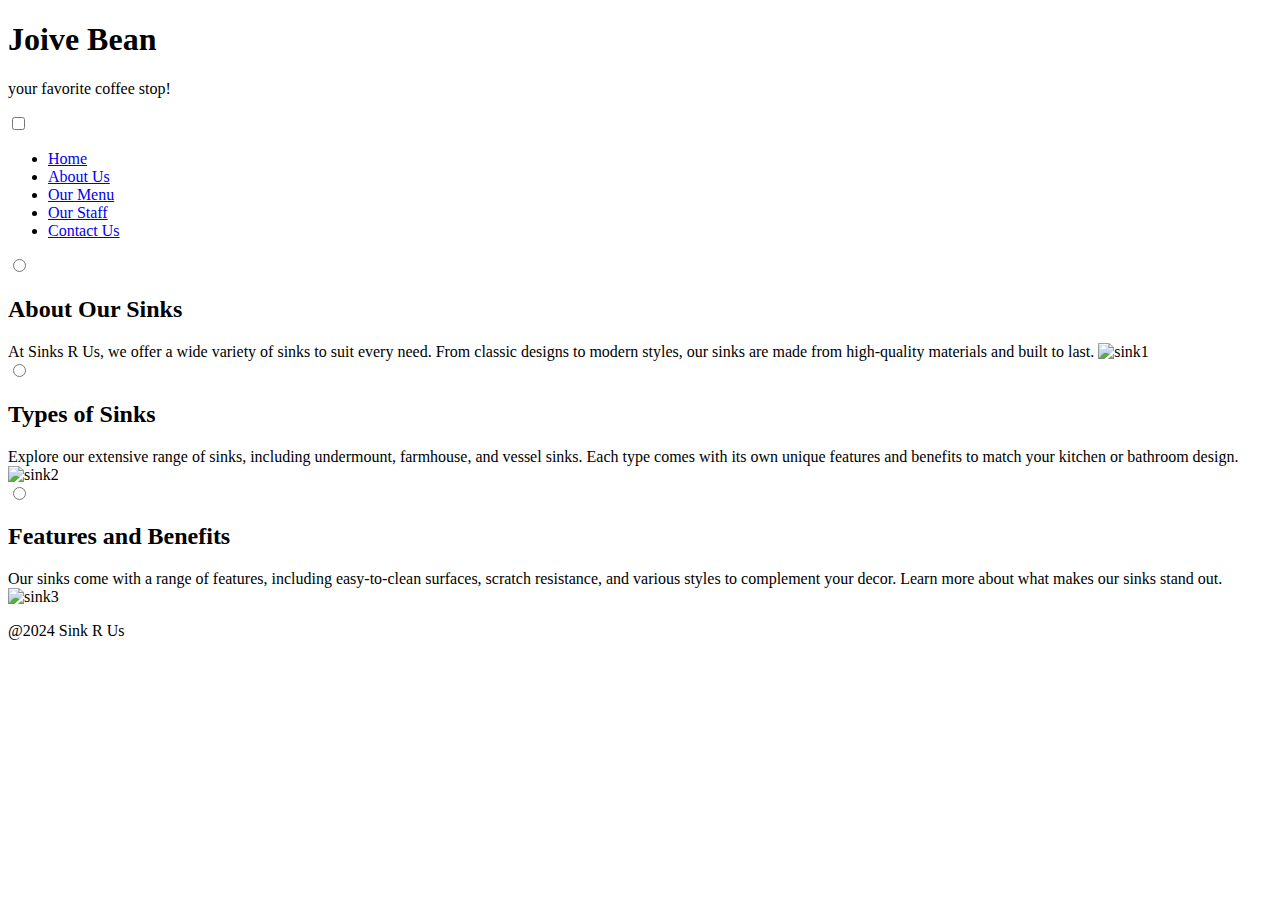
==== blp/index.html @ fe8f2cd4 "added file" ====
<!DOCTYPE html>
<html lang="en">
<head>
<meta charset="UTF-8">
<meta name="viewport" content="width=device-width, initial-scale=1.0">
<title>Jovie Bean</title>
<link rel="stylesheet" href="styles.css">

<div class="container">
<h1>Joive Bean</h1>
<p>your favorite coffee stop!</p>
</div>
</head>

<body>
<input type="checkbox" id="active">
<label for="active" class="menu-btn"><i class="fas fa-bars"></i></label>
<div class="wrapper">
<ul>
<li><a href="#">Home</a></li>
<li><a href="#about-us" onclick="openSection('article1')">About Us</a></li>
<li><a href="#types-of-sinks" onclick="openSection('article2')">Our Menu</a></li>
<li><a href="#features" onclick="openSection('article3')">Our Staff</a></li>
<li><a href="#">Contact Us</a></li>
</ul>
</div>

<div class="accordion">
<article id="about-us">
<input id="article1" type="radio" name="articles">
<label for="article1">
<h2>About Our Sinks</h2>
</label>
<div>
At Sinks R Us, we offer a wide variety of sinks to suit every need. From classic designs to modern styles, our sinks are made from high-quality materials and built to last.
<img src="sink1.jpg" alt="sink1">
</div>
</article>

<article id="types-of-sinks">
<input id="article2" type="radio" name="articles">
<label for="article2">
<h2>Types of Sinks</h2>
</label>
<div>
Explore our extensive range of sinks, including undermount, farmhouse, and vessel sinks. Each type comes with its own unique features and benefits to match your kitchen or bathroom design.
<img src="sink2.jpg" alt="sink2">
</div>
</article>

<article id="features">
<input id="article3" type="radio" name="articles">
<label for="article3">
<h2>Features and Benefits</h2>
</label>
<div>
Our sinks come with a range of features, including easy-to-clean surfaces, scratch resistance, and various styles to complement your decor. Learn more about what makes our sinks stand out.
<img src="sink3.jpeg" alt="sink3">
</div>
</article>
</div>
</body>

<footer>
<p>@2024 Sink R Us</p>
</footer>

<script>
function openSection(articleId) {
// Uncheck the menu to close it
document.getElementById('active').checked = false;
// Scroll to the article
document.getElementById(articleId).scrollIntoView({ behavior: 'smooth' });
// Activate the corresponding radio button to expand the content
document.getElementById(articleId).checked = true;
}
</script>

</body>
</html>
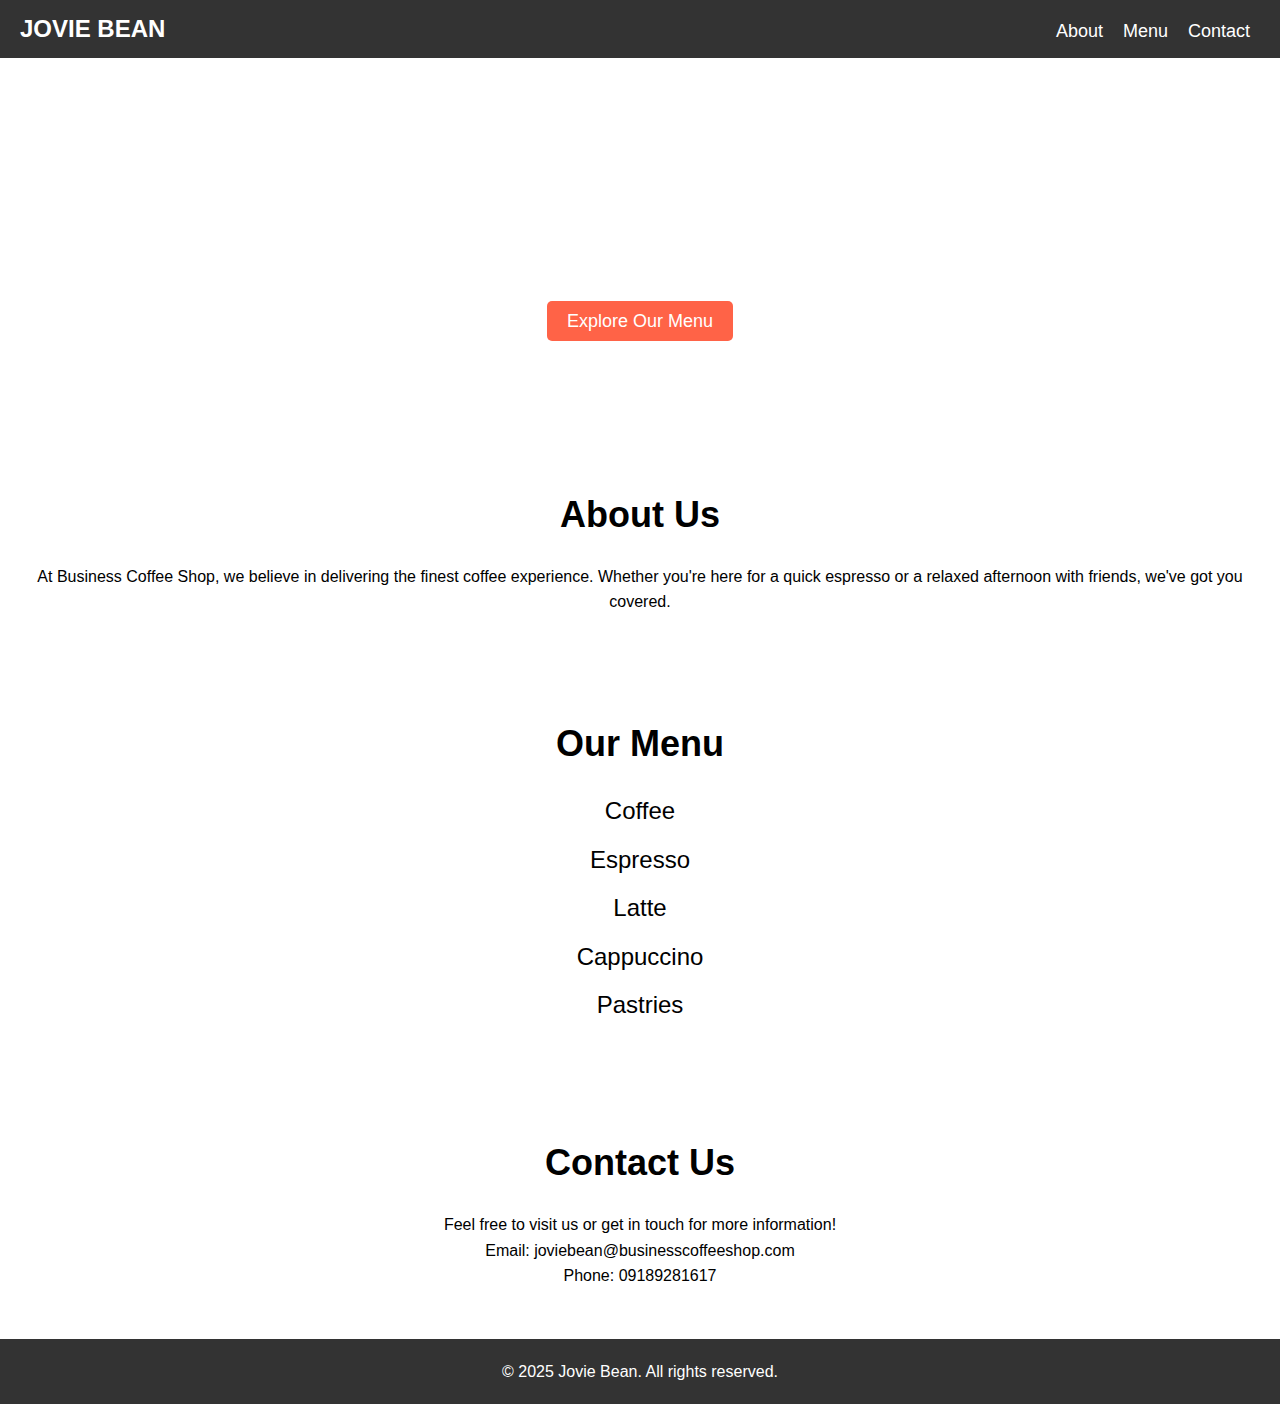
==== commit 8d5429eb: "added new file" ====
--- a/blp/index.html
+++ b/blp/index.html
@@ -1,80 +1,57 @@
 <!DOCTYPE html>
 <html lang="en">
 <head>
-<meta charset="UTF-8">
-<meta name="viewport" content="width=device-width, initial-scale=1.0">
-<title>Jovie Bean</title>
-<link rel="stylesheet" href="styles.css">
+    <meta charset="UTF-8">
+    <meta name="viewport" content="width=device-width, initial-scale=1.0">
+    <meta http-equiv="X-UA-Compatible" content="ie=edge">
+    <title>Jovie Bean</title>
+    <link rel="stylesheet" href="styles.css">
+</head>
+<body>
+    <header>
+        <nav>
+            <div class="logo">
+                <h1>JOVIE BEAN</h1>
+            </div>
+            <ul class="nav-links">
+                <li><a href="#about">About</a></li>
+                <li><a href="#menu">Menu</a></li>
+                <li><a href="#contact">Contact</a></li>
+            </ul>
+        </nav>
+    </header>
 
-<div class="container">
-<h1>Joive Bean</h1>
-<p>your favorite coffee stop!</p>
-</div>
-</head>
+    <section class="hero">
+        <h2>Welcome to Jovie Bean</h2>
+        <p>Your go-to spot for fresh coffee and a great atmosphere.</p>
+        <a href="#menu" class="cta-button">Explore Our Menu</a>
+    </section>
 
-<body>
-<input type="checkbox" id="active">
-<label for="active" class="menu-btn"><i class="fas fa-bars"></i></label>
-<div class="wrapper">
-<ul>
-<li><a href="#">Home</a></li>
-<li><a href="#about-us" onclick="openSection('article1')">About Us</a></li>
-<li><a href="#types-of-sinks" onclick="openSection('article2')">Our Menu</a></li>
-<li><a href="#features" onclick="openSection('article3')">Our Staff</a></li>
-<li><a href="#">Contact Us</a></li>
-</ul>
-</div>
+    <section id="about" class="about">
+        <h2>About Us</h2>
+        <p>At Business Coffee Shop, we believe in delivering the finest coffee experience. Whether you're here for a quick espresso or a relaxed afternoon with friends, we've got you covered.</p>
+    </section>
 
-<div class="accordion">
-<article id="about-us">
-<input id="article1" type="radio" name="articles">
-<label for="article1">
-<h2>About Our Sinks</h2>
-</label>
-<div>
-At Sinks R Us, we offer a wide variety of sinks to suit every need. From classic designs to modern styles, our sinks are made from high-quality materials and built to last.
-<img src="sink1.jpg" alt="sink1">
-</div>
-</article>
+    <section id="menu" class="menu">
+        <h2>Our Menu</h2>
+        <ul>
+            <li>Coffee</li>
+            <li>Espresso</li>
+            <li>Latte</li>
+            <li>Cappuccino</li>
+            <li>Pastries</li>
+        </ul>
+    </section>
 
-<article id="types-of-sinks">
-<input id="article2" type="radio" name="articles">
-<label for="article2">
-<h2>Types of Sinks</h2>
-</label>
-<div>
-Explore our extensive range of sinks, including undermount, farmhouse, and vessel sinks. Each type comes with its own unique features and benefits to match your kitchen or bathroom design.
-<img src="sink2.jpg" alt="sink2">
-</div>
-</article>
+    <section id="contact" class="contact">
+        <h2>Contact Us</h2>
+        <p>Feel free to visit us or get in touch for more information!</p>
+        <p>Email: joviebean@businesscoffeeshop.com</p>
+        <p>Phone: 09189281617</p>
+    </section>
 
-<article id="features">
-<input id="article3" type="radio" name="articles">
-<label for="article3">
-<h2>Features and Benefits</h2>
-</label>
-<div>
-Our sinks come with a range of features, including easy-to-clean surfaces, scratch resistance, and various styles to complement your decor. Learn more about what makes our sinks stand out.
-<img src="sink3.jpeg" alt="sink3">
-</div>
-</article>
-</div>
-</body>
-
-<footer>
-<p>@2024 Sink R Us</p>
-</footer>
-
-<script>
-function openSection(articleId) {
-// Uncheck the menu to close it
-document.getElementById('active').checked = false;
-// Scroll to the article
-document.getElementById(articleId).scrollIntoView({ behavior: 'smooth' });
-// Activate the corresponding radio button to expand the content
-document.getElementById(articleId).checked = true;
-}
-</script>
-
+    <footer>
+        <p>&copy; 2025 Jovie Bean. All rights reserved.</p>
+    </footer>
 </body>
 </html>
--- a/blp/styles.css
+++ b/blp/styles.css
@@ -0,0 +1,105 @@
+* {
+    margin: 0;
+    padding: 0;
+    box-sizing: border-box;
+}
+
+body {
+    font-family: Arial, sans-serif;
+    line-height: 1.6;
+}
+
+header {
+    background-color: #333;
+    color: #fff;
+    padding: 10px 0;
+}
+
+nav {
+    display: flex;
+    justify-content: space-between;
+    align-items: center;
+    padding: 0 20px;
+}
+
+nav .logo h1 {
+    font-size: 24px;
+}
+
+nav .nav-links {
+    list-style: none;
+    display: flex;
+}
+
+nav .nav-links li {
+    margin: 0 10px;
+}
+
+nav .nav-links li a {
+    color: #fff;
+    text-decoration: none;
+    font-size: 18px;
+}
+
+.hero {
+    background: url('blp\joviebean.avif') no-repeat center center/cover;
+    color: #fff;
+    text-align: center;
+    padding: 100px 20px;
+}
+
+.hero h2 {
+    font-size: 48px;
+}
+
+.hero p {
+    font-size: 20px;
+    margin: 20px 0;
+}
+
+.cta-button {
+    background-color: #FF6347;
+    color: #fff;
+    padding: 10px 20px;
+    text-decoration: none;
+    font-size: 18px;
+    border-radius: 5px;
+}
+
+.cta-button:hover {
+    background-color: #FF4500;
+}
+
+section {
+    padding: 50px 20px;
+    text-align: center;
+}
+
+h2 {
+    font-size: 36px;
+    margin-bottom: 20px;
+}
+
+ul {
+    list-style: none;
+    padding: 0;
+}
+
+ul li {
+    font-size: 24px;
+    margin: 10px 0;
+}
+
+footer {
+    background-color: #333;
+    color: #fff;
+    text-align: center;
+    padding: 20px 0;
+    position: relative;
+    bottom: 0;
+    width: 100%;
+}
+
+footer p {
+    font-size: 16px;
+}
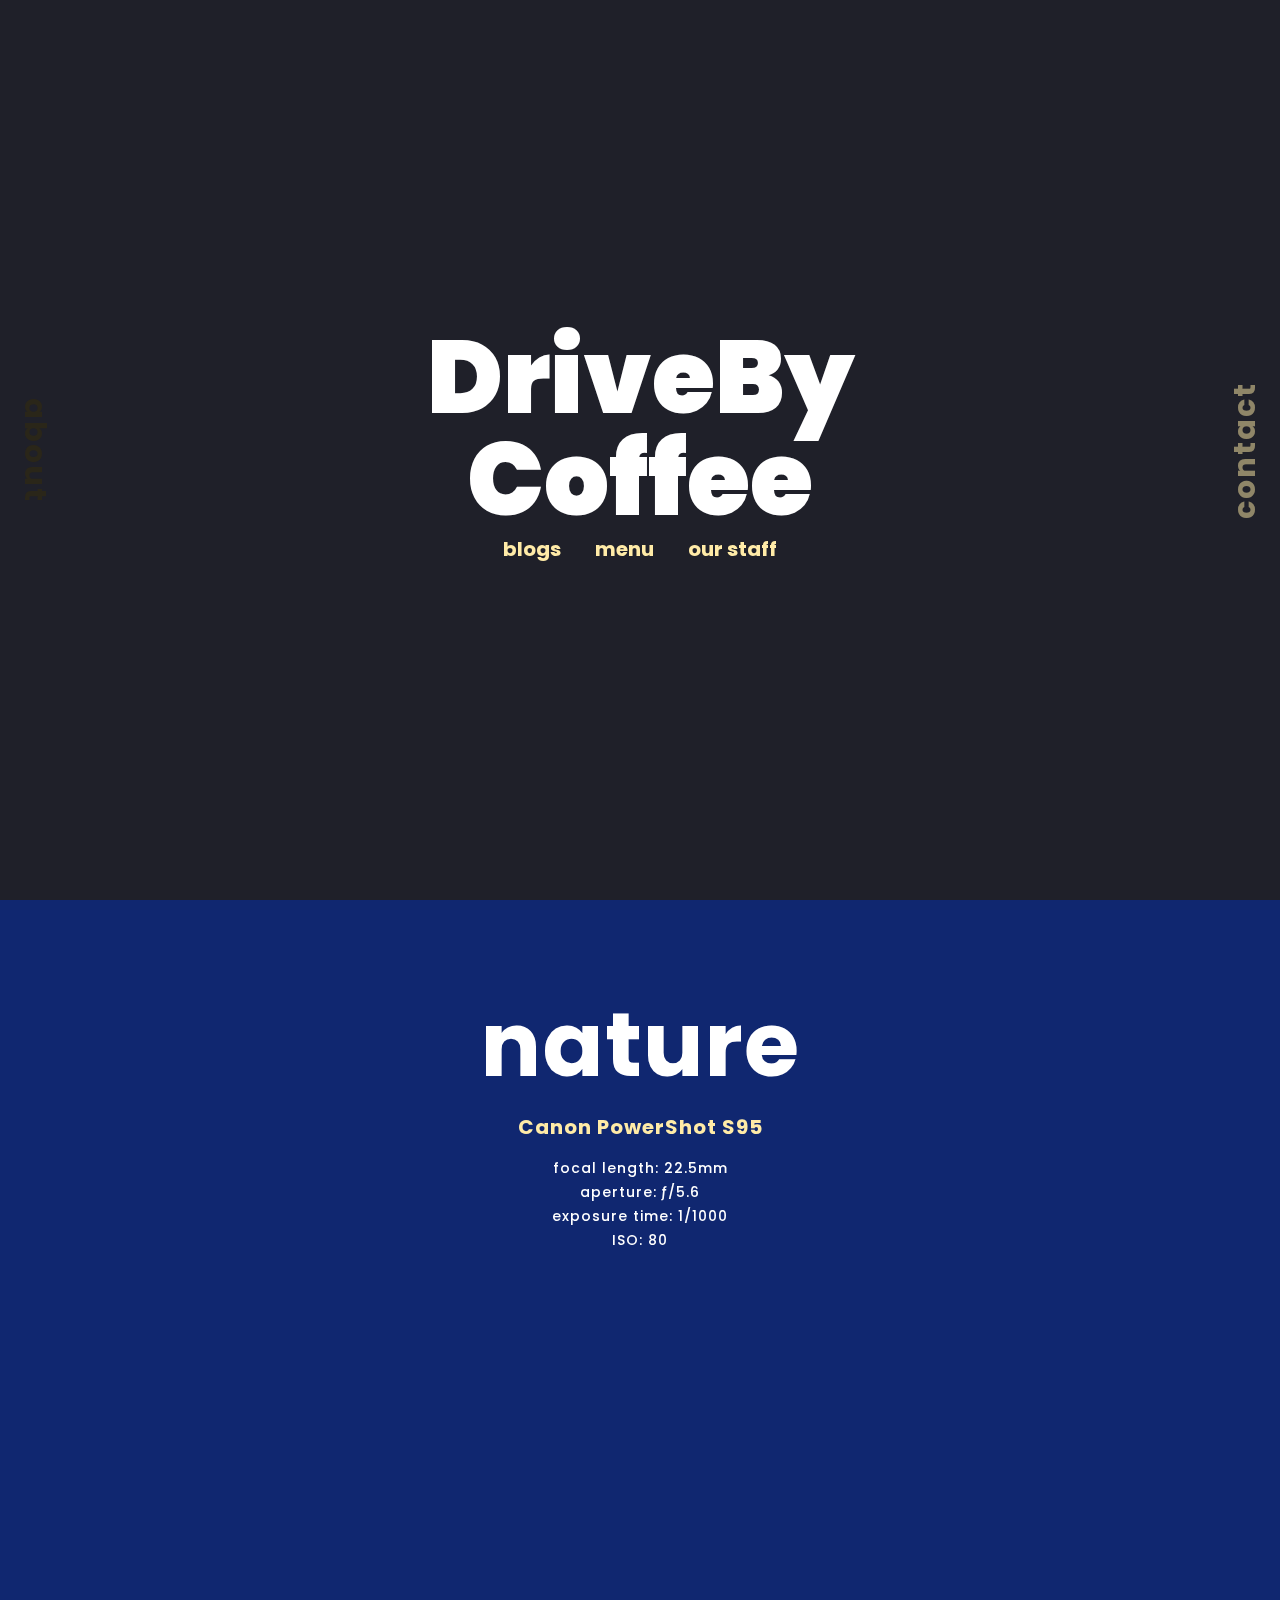
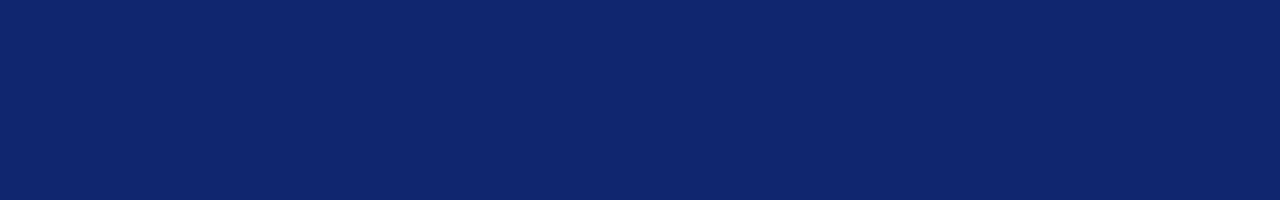
==== commit 03ddc2af: "updated files" ====
--- a/blp/index.html
+++ b/blp/index.html
@@ -1,57 +1,249 @@
 <!DOCTYPE html>
 <html lang="en">
-<head>
-    <meta charset="UTF-8">
-    <meta name="viewport" content="width=device-width, initial-scale=1.0">
-    <meta http-equiv="X-UA-Compatible" content="ie=edge">
-    <title>Jovie Bean</title>
-    <link rel="stylesheet" href="styles.css">
-</head>
-<body>
-    <header>
-        <nav>
-            <div class="logo">
-                <h1>JOVIE BEAN</h1>
-            </div>
-            <ul class="nav-links">
-                <li><a href="#about">About</a></li>
-                <li><a href="#menu">Menu</a></li>
-                <li><a href="#contact">Contact</a></li>
-            </ul>
-        </nav>
-    </header>
-
-    <section class="hero">
-        <h2>Welcome to Jovie Bean</h2>
-        <p>Your go-to spot for fresh coffee and a great atmosphere.</p>
-        <a href="#menu" class="cta-button">Explore Our Menu</a>
-    </section>
-
-    <section id="about" class="about">
-        <h2>About Us</h2>
-        <p>At Business Coffee Shop, we believe in delivering the finest coffee experience. Whether you're here for a quick espresso or a relaxed afternoon with friends, we've got you covered.</p>
-    </section>
-
-    <section id="menu" class="menu">
-        <h2>Our Menu</h2>
-        <ul>
-            <li>Coffee</li>
-            <li>Espresso</li>
-            <li>Latte</li>
-            <li>Cappuccino</li>
-            <li>Pastries</li>
-        </ul>
-    </section>
-
-    <section id="contact" class="contact">
-        <h2>Contact Us</h2>
-        <p>Feel free to visit us or get in touch for more information!</p>
-        <p>Email: joviebean@businesscoffeeshop.com</p>
-        <p>Phone: 09189281617</p>
-    </section>
-
-    <footer>
-        <p>&copy; 2025 Jovie Bean. All rights reserved.</p>
-    </footer>
-</body>
-</html>
+  <head>
+    <title>DriveBy Coffee</title>
+    <meta charset="UTF-8" />
+    <meta name="viewport" content="width=device-width" />
+    <link rel='stylesheet' href='https://cdnjs.cloudflare.com/ajax/libs/twitter-bootstrap/4.5.0/css/bootstrap.min.css'>
+    <link rel="stylesheet" href="styles.css" />
+  </head>
+  <body>
+    <div class="hero-section">
+      <div class="about-text hover-target">about</div>
+      <div class="contact-text hover-target">contact</div>
+      <div class="section-center">
+        <div class="container-fluid">
+          <div class="row justify-content-center">
+            <div class="col-12 text-center">
+              <h1>DriveBy<br>Coffee</h1>
+            </div>
+            <div class="col-12 text-center">
+              <p>
+                <span class="travel hover-target">blogs</span>
+                <span class="wildlife hover-target">menu</span>
+                <span class="nature hover-target">our staff</span>
+              </p>
+            </div>
+          </div>
+        </div>
+      </div>
+    </div>
+
+    <div class="about-section">
+      <div class="about-close hover-target"></div>
+      <div class="section-center">
+        <div class="container">
+          <div class="row justify-content-center">
+            <div class="col-12 text-center">
+              <img src="logo.png" alt="">
+            </div>
+            <div class="col-lg-8 text-center mt-3">
+              <p class="mb-1">At DriveBy Coffee, we believe great coffee should fit seamlessly into your busy lifestyle. Whether you're heading to work, running errands, or just craving a quick caffeine fix, our expertly crafted coffee is ready when you are. With premium beans, delicious handcrafted drinks, and a fast, friendly experience, we make every stop a satisfying one.
+                Swing by DriveBy Coffee – where speed meets quality in every cup! </p>
+            </div>
+            <div class="col-12 text-center">
+              <p class="mb-0"><span>Your Perfect Brew on the Go! | Open 8am-9pm</span></p>
+            </div>
+          </div>
+        </div>
+      </div>
+    </div>
+
+    <div class="contact-section">
+      <div class="contact-close hover-target"></div>
+      <div class="section-center">
+        <div class="container">
+          <div class="row justify-content-center">
+            <div class="col-12 text-center">
+              <a href="#" class="hover-target">drivebycoffee.com</a>
+            </div>
+            <div class="col-12 text-center social mt-4">
+              <a href="#" class="hover-target">instagram</a>
+              <a href="#" class="hover-target">tiktok</a>
+              <a href="#" class="hover-target">facebook</a>
+            </div>
+          </div>
+        </div>
+      </div>
+    </div>
+
+    <div class="travel-section">
+      <div class="travel-close hover-target"></div>
+      <div class="container">
+        <div class="row justify-content-center">
+          <div class="col-12 text-center">
+            <h3>blogs</h3>
+          </div>
+          <div class="col-12 mt-3 text-center">
+            <p><span>Welcome to the DriveBy Coffee Blog</span></p>
+          </div>
+          <div class="col-12 text-center">
+            <p>
+              Here, we serve up more than just great coffee—we bring you stories, tips, and insights to fuel your day.
+              From behind-the-scenes looks at our brewing process to coffee hacks and lifestyle inspiration, our blog
+              is your go-to spot for all things caffeine and convenience.
+            </p>
+          </div>
+          <div class="col-md-6 col-lg-4">
+            <img src="morning.jpg" alt="morning coffee">
+            <p>Good morning from the DriveBy Coffee staff! Don't forget to stop by!</p>
+          </div>
+          <div class="col-md-6 col-lg-4">
+            <img src="dog.jpg" alt="pet friendly cafe">
+            <p>We love to see our furry friends come to our cafe. Feel free to bring them with you!</p>
+          </div>
+          <div class="col-md-6 col-lg-4">
+            <img src="beans.jpg" alt="coffee beans">
+            <p>Come try our fresh coffee beans today!</p>
+          </div>
+          <div class="col-md-6 col-lg-4">
+            <img src="thanks.jpg" alt="welcome">
+            <p>Another satisfied customer! You're welcome!</p>
+          </div>
+          <div class="col-md-6 col-lg-4">
+            <img src="van.jpg" alt="van">
+            <p>Future plans?</p>
+          </div>
+          <div class="col-md-6 col-lg-4">
+            <img src="cat.jpg" alt="cat">
+            <p>Our cafe is definitely cat approved.</p>
+          </div>
+          <div class="col-md-6 col-lg-4">
+            <img src="barista.jpg" alt="coffee">
+            <p>New barista in town!</p>
+          </div>
+          <div class="col-md-6 col-lg-4">
+            <img src="iced.jpg" alt="iced coffee">
+            <p>Iced coffee now available.</p>
+          </div>
+          <div class="col-md-6 col-lg-4">
+            <img src="friends.jpg" alt="friends">
+            <p>Catch up with your friends with coffee!</p>
+          </div>
+          <div class="col-md-6 col-lg-4">
+            <img src="busy.jpg" alt="busy">
+            <p>Busy day - Please come again!</p>
+          </div>
+        </div>
+      </div>
+    </div>
+
+    <div class="menu-section">
+      <div class="menu-close hover-target"></div>
+      <div class="container">
+        <div class="row justify-content-center">
+          <div class="col-12 text-center">
+            <h3>menu</h3>
+          </div>
+          <div class="col-12 mt-3 text-center">
+            <p><span>Canon PowerShot S95</span></p>
+          </div>
+          <div class="col-12 text-center">
+            <p> From bold espresso shots and creamy lattes to refreshing iced drinks, we have the perfect brew for every mood. Pair your coffee with our selection of fresh pastries and tasty snacks for the ultimate grab-and-go experience.</p>
+          </div>
+          <div class="col-md-6 col-lg-4">
+            <img src="https://assets.codepen.io/1462889/photo-p.jpg" alt="">
+          </div>
+          <div class="col-md-6 col-lg-4">
+            <img src="https://assets.codepen.io/1462889/photo-p.jpg" alt="">
+          </div>
+          <div class="col-md-6 col-lg-4">
+            <img src="https://assets.codepen.io/1462889/photo-p.jpg" alt="">
+          </div>
+          <div class="col-md-6 col-lg-4">
+            <img src="https://assets.codepen.io/1462889/photo-p.jpg" alt="">
+          </div>
+          <div class="col-md-6 col-lg-4">
+            <img src="https://assets.codepen.io/1462889/photo-p.jpg" alt="">
+          </div>
+          <div class="col-md-6 col-lg-4">
+            <img src="https://assets.codepen.io/1462889/photo-p.jpg" alt="">
+          </div>
+          <div class="col-md-6 col-lg-4">
+            <img src="https://assets.codepen.io/1462889/photo-p.jpg" alt="">
+          </div>
+          <div class="col-md-6 col-lg-4">
+            <img src="https://assets.codepen.io/1462889/photo-p.jpg" alt="">
+          </div>
+          <div class="col-md-6 col-lg-4">
+            <img src="https://assets.codepen.io/1462889/photo-p.jpg" alt="">
+          </div>
+          <div class="col-md-6 col-lg-4">
+            <img src="https://assets.codepen.io/1462889/photo-p.jpg" alt="">
+          </div>
+          <div class="col-md-6 col-lg-4">
+            <img src="https://assets.codepen.io/1462889/photo-p.jpg" alt="">
+          </div>
+          <div class="col-md-6 col-lg-4">
+            <img src="https://assets.codepen.io/1462889/photo-p.jpg" alt="">
+          </div>
+        </div>
+      </div>
+    </div>
+
+    <div class="nature-section">
+      <div class="nature-close hover-target"></div>
+      <div class="container">
+        <div class="row justify-content-center">
+          <div class="col-12 text-center">
+            <h3>nature</h3>
+          </div>
+          <div class="col-12 mt-3 text-center">
+            <p><span>Canon PowerShot S95</span></p>
+          </div>
+          <div class="col-12 text-center">
+            <p>
+              focal length: 22.5mm<br>
+              aperture: ƒ/5.6<br>
+              exposure time: 1/1000<br>
+              ISO: 80
+            </p>
+          </div>
+          <div class="col-md-6 col-lg-4">
+            <img src="https://assets.codepen.io/1462889/photo-p.jpg" alt="">
+          </div>
+          <div class="col-md-6 col-lg-4">
+            <img src="https://assets.codepen.io/1462889/photo-p.jpg" alt="">
+          </div>
+          <div class="col-md-6 col-lg-4">
+            <img src="https://assets.codepen.io/1462889/photo-p.jpg" alt="">
+          </div>
+          <div class="col-md-6 col-lg-4">
+            <img src="https://assets.codepen.io/1462889/photo-p.jpg" alt="">
+          </div>
+          <div class="col-md-6 col-lg-4">
+            <img src="https://assets.codepen.io/1462889/photo-p.jpg" alt="">
+          </div>
+          <div class="col-md-6 col-lg-4">
+            <img src="https://assets.codepen.io/1462889/photo-p.jpg" alt="">
+          </div>
+          <div class="col-md-6 col-lg-4">
+            <img src="https://assets.codepen.io/1462889/photo-p.jpg" alt="">
+          </div>
+          <div class="col-md-6 col-lg-4">
+            <img src="https://assets.codepen.io/1462889/photo-p.jpg" alt="">
+          </div>
+          <div class="col-md-6 col-lg-4">
+            <img src="https://assets.codepen.io/1462889/photo-p.jpg" alt="">
+          </div>
+          <div class="col-md-6 col-lg-4">
+            <img src="https://assets.codepen.io/1462889/photo-p.jpg" alt="">
+          </div>
+          <div class="col-md-6 col-lg-4">
+            <img src="https://assets.codepen.io/1462889/photo-p.jpg" alt="">
+          </div>
+          <div class="col-md-6 col-lg-4">
+            <img src="https://assets.codepen.io/1462889/photo-p.jpg" alt="">
+          </div>
+        </div>
+      </div>
+    </div>
+
+    <div class='cursor' id="cursor"></div>
+    <div class='cursor2' id="cursor2"></div>
+    <div class='cursor3' id="cursor3"></div>
+
+    <script src='https://cdnjs.cloudflare.com/ajax/libs/jquery/3.3.1/jquery.min.js'></script>
+    <script src="script.js"></script>
+  </body>
+</html>--- a/blp/styles.css
+++ b/blp/styles.css
@@ -1,105 +1,477 @@
-* {
-    margin: 0;
-    padding: 0;
-    box-sizing: border-box;
-}
-
-body {
-    font-family: Arial, sans-serif;
-    line-height: 1.6;
-}
-
-header {
-    background-color: #333;
-    color: #fff;
-    padding: 10px 0;
-}
-
-nav {
-    display: flex;
-    justify-content: space-between;
-    align-items: center;
-    padding: 0 20px;
-}
-
-nav .logo h1 {
-    font-size: 24px;
-}
-
-nav .nav-links {
-    list-style: none;
-    display: flex;
-}
-
-nav .nav-links li {
-    margin: 0 10px;
-}
-
-nav .nav-links li a {
-    color: #fff;
-    text-decoration: none;
-    font-size: 18px;
-}
-
-.hero {
-    background: url('blp\joviebean.avif') no-repeat center center/cover;
-    color: #fff;
-    text-align: center;
-    padding: 100px 20px;
-}
-
-.hero h2 {
-    font-size: 48px;
-}
-
-.hero p {
-    font-size: 20px;
-    margin: 20px 0;
-}
-
-.cta-button {
-    background-color: #FF6347;
-    color: #fff;
-    padding: 10px 20px;
-    text-decoration: none;
-    font-size: 18px;
-    border-radius: 5px;
-}
-
-.cta-button:hover {
-    background-color: #FF4500;
-}
-
-section {
-    padding: 50px 20px;
-    text-align: center;
-}
-
-h2 {
-    font-size: 36px;
-    margin-bottom: 20px;
-}
-
-ul {
-    list-style: none;
-    padding: 0;
-}
-
-ul li {
-    font-size: 24px;
-    margin: 10px 0;
-}
-
-footer {
-    background-color: #333;
-    color: #fff;
-    text-align: center;
-    padding: 20px 0;
-    position: relative;
-    bottom: 0;
-    width: 100%;
-}
-
-footer p {
-    font-size: 16px;
-}
+@import url('https://fonts.googleapis.com/css?family=Poppins:100,100i,200,200i,300,300i,400,400i,500,500i,600,600i,700,700i,800,800i,900,900i');
+
+ body{
+   font-family: 'Poppins', sans-serif;
+   font-weight: 300;
+   font-size: 15px;
+   line-height: 1.6;
+   color: #fff;
+   background-color: #1f2029;
+   overflow: hidden;
+   height: 100vh;
+   -webkit-transition: all 300ms linear;
+   transition: all 300ms linear;
+   perspective: 800px;
+ }
+ a {
+   cursor: pointer;
+ }
+ a:hover {
+   text-decoration: none;
+ }
+ ::selection {
+   color: #c4c3ca;
+   background-color: #000;
+ }
+ ::-moz-selection {
+   color: #c4c3ca;
+   background-color: #000;
+ }
+
+ /* #Cursor
+ ================================================== */
+
+ .cursor,
+ .cursor2,
+ .cursor3{
+   position: fixed;
+   border-radius: 50%;
+   transform: translateX(-50%) translateY(-50%);
+   pointer-events: none;
+   left: -100px;
+   top: 50%;
+   mix-blend-mode: difference;
+   -webkit-transition: all 300ms linear;
+   transition: all 300ms linear;
+ }
+ .cursor{
+   background-color: #fff;
+   height: 0;
+   width: 0;
+   z-index: 99999;
+ }
+ .cursor2,.cursor3{
+   height: 36px;
+   width: 36px;
+   z-index:99998;
+   -webkit-transition:all 0.3s ease-out;
+   transition:all 0.3s ease-out
+ }
+ .cursor2.hover,
+ .cursor3.hover{
+   -webkit-transform:scale(2) translateX(-25%) translateY(-25%);
+   transform:scale(2) translateX(-25%) translateY(-25%);
+   border:none
+ }
+ .cursor2{
+   border: 2px solid #fff;
+ }
+ .cursor2.hover{
+   background: rgba(255,255,255,1);
+   border-color: transparent;
+ }
+
+ @media screen and (max-width: 1200px){
+   .cursor,.cursor2,.cursor3{
+     display: none
+   }
+ }
+
+ /* #Primary style
+ ================================================== */
+
+ .hero-section {
+     position: relative;
+   width: 100%;
+   display: block;
+   overflow: hidden;
+   height: 100vh;
+   background-image: url('dbcoffee.jpg');
+   background-size: cover;
+   background-position: center;
+   transform: scale(1) rotateX(0);
+   box-shadow: 0 0 40px rgba(0,0,0,0.2);
+   -webkit-transition: all 300ms linear;
+   transition: all 300ms linear;
+   -webkit-transition-delay: 400ms;
+   transition-delay: 400ms;
+   transform-origin: center top;
+ }
+ .hero-section h1{
+     color: #fff;
+   font-size: 8vw;
+   line-height: 1;
+   font-weight: 900;
+ }
+ .hero-section .dancing{
+   letter-spacing: 1px;
+   color: #ffeba7;
+   font-size: 25px;
+   line-height: 1;
+   font-weight: 700;
+   letter-spacing: 3px;
+   text-transform: uppercase;
+   transform: translateY(-175px) rotate(-45deg);
+   z-index: 2;
+ }
+ .hero-section .dancing span{
+   padding: 8px 15px;
+   padding-right: 10px;
+   display: inline-block;
+   border-radius: 5px;
+   background-color: #cea074;
+ }
+ @media screen and (max-width: 580px){
+   .hero-section .dancing{
+     font-size: 18px;
+   }
+ }
+ .hero-section p{
+   font-size: 20px;
+   line-height: 1;
+   font-weight: 700;
+   color: #ffeba7;
+ }
+ .hero-section p span{
+   margin-left: 15px;
+   margin-right: 15px;
+   position: relative;
+   display: inline-block;
+   cursor: pointer;
+ }
+
+ body.about-on .hero-section {
+   transform: scale(0.75);
+   -webkit-transition-delay: 0ms;
+   transition-delay: 0ms;
+ }
+ body.contact-on .hero-section {
+   transform: scale(0.75);
+   -webkit-transition-delay: 0ms;
+   transition-delay: 0ms;
+ }
+ body.travel-on .hero-section {
+   transform: rotateX(-10deg);
+   -webkit-transition-delay: 0ms;
+   transition-delay: 0ms;
+ }
+ body.wildlife-on .hero-section {
+   transform: rotateX(-10deg);
+   -webkit-transition-delay: 0ms;
+   transition-delay: 0ms;
+ }
+ body.nature-on .hero-section {
+   transform: rotateX(-10deg);
+   -webkit-transition-delay: 0ms;
+   transition-delay: 0ms;
+ }
+ .about-text {
+     position: absolute;
+   font-size: 30px;
+   line-height: 1;
+   opacity: 0.5;
+   font-weight: 700;
+   color: #362c0a;
+   letter-spacing: 2px;
+   top: 50%;
+   left: 20px;
+   cursor: pointer;
+   z-index: 2;
+   -webkit-writing-mode: vertical-lr;
+   writing-mode: vertical-lr;
+   transform: translateY(-50%);
+   -webkit-transition: all 200ms linear;
+   transition: all 200ms linear;
+ }
+ .about-text:hover {
+   opacity: 1;
+ }
+ .about-section {
+     position: fixed;
+   top: 0;
+   left: 0;
+   width: 100%;
+   display: block;
+   overflow: hidden;
+   height: 100vh;
+   background-color: #e4e4e4;
+   transform: translateX(-100%);
+   -webkit-transition: all 300ms linear;
+   transition: all 300ms linear;
+   z-index: 10;
+ }
+ body.about-on .about-section {
+   transform: translateX(0);
+   -webkit-transition-delay: 400ms;
+   transition-delay: 400ms;
+ }
+ .about-close {
+     position: absolute;
+   top: 20px;
+   right: 20px;
+   width: 30px;
+   display: block;
+   overflow: hidden;
+   height: 30px;
+   -webkit-transition: all 200ms linear;
+   transition: all 200ms linear;
+   background-repeat: no-repeat;
+   background-position: center;
+   background-size: 36px 36px;
+   background-image: url('http://www.ivang-design.com/svg-load/portfolio/close.svg');
+   cursor: pointer;
+   z-index: 11;
+ }
+ .about-close:hover {
+     transform: rotate(90deg);
+ }
+ .section-center {
+     position: absolute;
+   width: 100%;
+   left: 0;
+   top: 50%;
+   transform: translateY(-50%);
+   z-index: 1;
+ }
+ .about-section img {
+    width: 300px;
+   height: 300px;
+   border-radius: 50%;
+   display: block;
+   margin: 0 auto;
+ }
+ .about-section p {
+   letter-spacing: 1px;
+   color: #1b0b0b;
+   font-size: 20px;
+   font-weight: 500;
+ }
+ .about-section p span {
+   letter-spacing: 1px;
+   color: #251905;
+   font-size: 20px;
+   font-weight: 700;
+ }
+
+ .contact-text {
+     position: absolute;
+   font-size: 30px;
+   line-height: 1;
+   opacity: 0.5;
+   font-weight: 700;
+   color: #ffeba7;
+   letter-spacing: 2px;
+   top: 50%;
+   right: 20px;
+   cursor: pointer;
+   z-index: 2;
+   -webkit-writing-mode: vertical-lr;
+   writing-mode: vertical-lr;
+   transform: translateY(-50%) rotate(180deg);
+   -webkit-transition: all 200ms linear;
+   transition: all 200ms linear;
+ }
+ .contact-text:hover {
+   opacity: 1;
+ }
+ .contact-section {
+     position: fixed;
+   top: 0;
+   left: 0;
+   width: 100%;
+   display: block;
+   overflow: hidden;
+   height: 100vh;
+   background-color: #e4e4e4;
+   transform: translateX(100%);
+   -webkit-transition: all 300ms linear;
+   transition: all 300ms linear;
+   z-index: 10;
+ }
+ body.contact-on .contact-section {
+   transform: translateX(0);
+   -webkit-transition-delay: 400ms;
+   transition-delay: 400ms;
+ }
+ .contact-close {
+     position: absolute;
+   top: 20px;
+   right: 20px;
+   width: 30px;
+   display: block;
+   overflow: hidden;
+   height: 30px;
+   -webkit-transition: all 200ms linear;
+   transition: all 200ms linear;
+   background-repeat: no-repeat;
+   background-position: center;
+   background-size: 36px 36px;
+   background-image: url('http://www.ivang-design.com/svg-load/portfolio/close.svg');
+   cursor: pointer;
+   z-index: 11;
+ }
+ .contact-close:hover {
+     transform: rotate(90deg);
+ }
+ .contact-section a{
+     margin: 0 auto;
+   font-size: 32px;
+   font-weight: 900;
+   letter-spacing: 1px;
+   color: #1b0b0b;
+   display: inline-block;
+ }
+ .contact-section .social a{
+     margin-left: 8px;
+   margin-right: 8px;
+   font-size: 15px;
+   font-weight: 700;
+   letter-spacing: 1px;
+   color: #251905;
+ }
+ @media screen and (max-width: 580px){
+   .contact-section a{
+     font-size: 17px;
+   }
+   .contact-section .social a{
+     margin-left: 3px;
+     margin-right: 3px;
+     font-size: 13px;
+     letter-spacing: 0;
+   }
+ }
+
+ .travel-section,
+ .menu-section,
+ .nature-section {
+     position: fixed;
+   top: 100%;
+   left: 0;
+   padding: 100px 0;
+   width: 100%;
+   height: 100vh;
+   display: block;
+   overflow-x: hidden;
+   overflow-y: auto;
+   background-color: #102770;
+   -webkit-transition: all 300ms linear;
+   transition: all 300ms linear;
+   z-index: 10;
+ }
+ .travel-close,
+ .menu-close,
+ .nature-close {
+     position: absolute;
+   top: 20px;
+   right: 20px;
+   width: 30px;
+   display: block;
+   overflow: hidden;
+   height: 30px;
+   -webkit-transition: all 200ms linear;
+   transition: all 200ms linear;
+   background-repeat: no-repeat;
+   background-position: center;
+   background-size: 36px 36px;
+   background-image: url('http://www.ivang-design.com/svg-load/portfolio/close.svg');
+   cursor: pointer;
+   z-index: 11;
+ }
+ .travel-close:hover,
+ .menu-close:hover,
+ .nature-close:hover {
+     transform: rotate(90deg);
+ }
+ body.travel-on .travel-section {
+   top: 0;
+   -webkit-transition-delay: 400ms;
+   transition-delay: 400ms;
+ }
+ body.menu-on .menu-section {
+   top: 0;
+   -webkit-transition-delay: 400ms;
+   transition-delay: 400ms;
+ }
+ body.nature-on .nature-section {
+   top: 0;
+   -webkit-transition-delay: 400ms;
+   transition-delay: 400ms;
+ }
+ .travel-section img,
+ .menu-section img,
+ .nature-section img {
+   margin-top: 30px;
+     width: 100%;
+   height: auto;
+   display: block;
+   border-radius: 4px;
+   box-shadow: 0 0 20px rgba(0,0,0,0.4);
+ }
+ .travel-section h3,
+ .menu-section h3,
+ .nature-section h3 {
+   font-size: 7vw;
+   line-height: 1;
+   font-weight: 700;
+   letter-spacing: 1px;
+   color: #fff;
+ }
+ .travel-section p,
+ .menu-section p,
+ .nature-section p {
+   font-size: 14px;
+   line-height: 1.7;
+   letter-spacing: 1px;
+   font-weight: 500;
+ }
+ .travel-section p span,
+ .menu-section p span,
+ .nature-section p span {
+   font-size: 20px;
+   line-height: 1.3;
+   font-weight: 700;
+   color: #ffeba7;
+ }
+ /* #Link to page
+ ================================================== */
+
+ .logo {
+   position: fixed;
+   bottom: 30px;
+   right: 30px;
+   display: block;
+   z-index: 200000;
+   transition: all 250ms linear;
+ }
+ .logo img {
+   height: 26px;
+   width: auto;
+   display: block;
+   mix-blend-mode: difference;
+ }
+
+
+ @media (max-width: 1200px) {
+   .hero-section .dancing{
+     font-size: 15px;
+     transform: translateY(-80px) rotate(-45deg);
+   }
+ }
+
+ @media (max-width: 967px) {
+   .hero-section h1{
+     font-size: 11vw;
+   }
+   .hero-section p{
+     font-size: 18px;
+   }
+   .hero-section p span{
+     margin-left: 10px;
+     margin-right: 10px;
+   }
+   .travel-section h3,
+   .menu-section h3,
+   .nature-section h3 {
+     font-size: 13vw;
+   }
+ }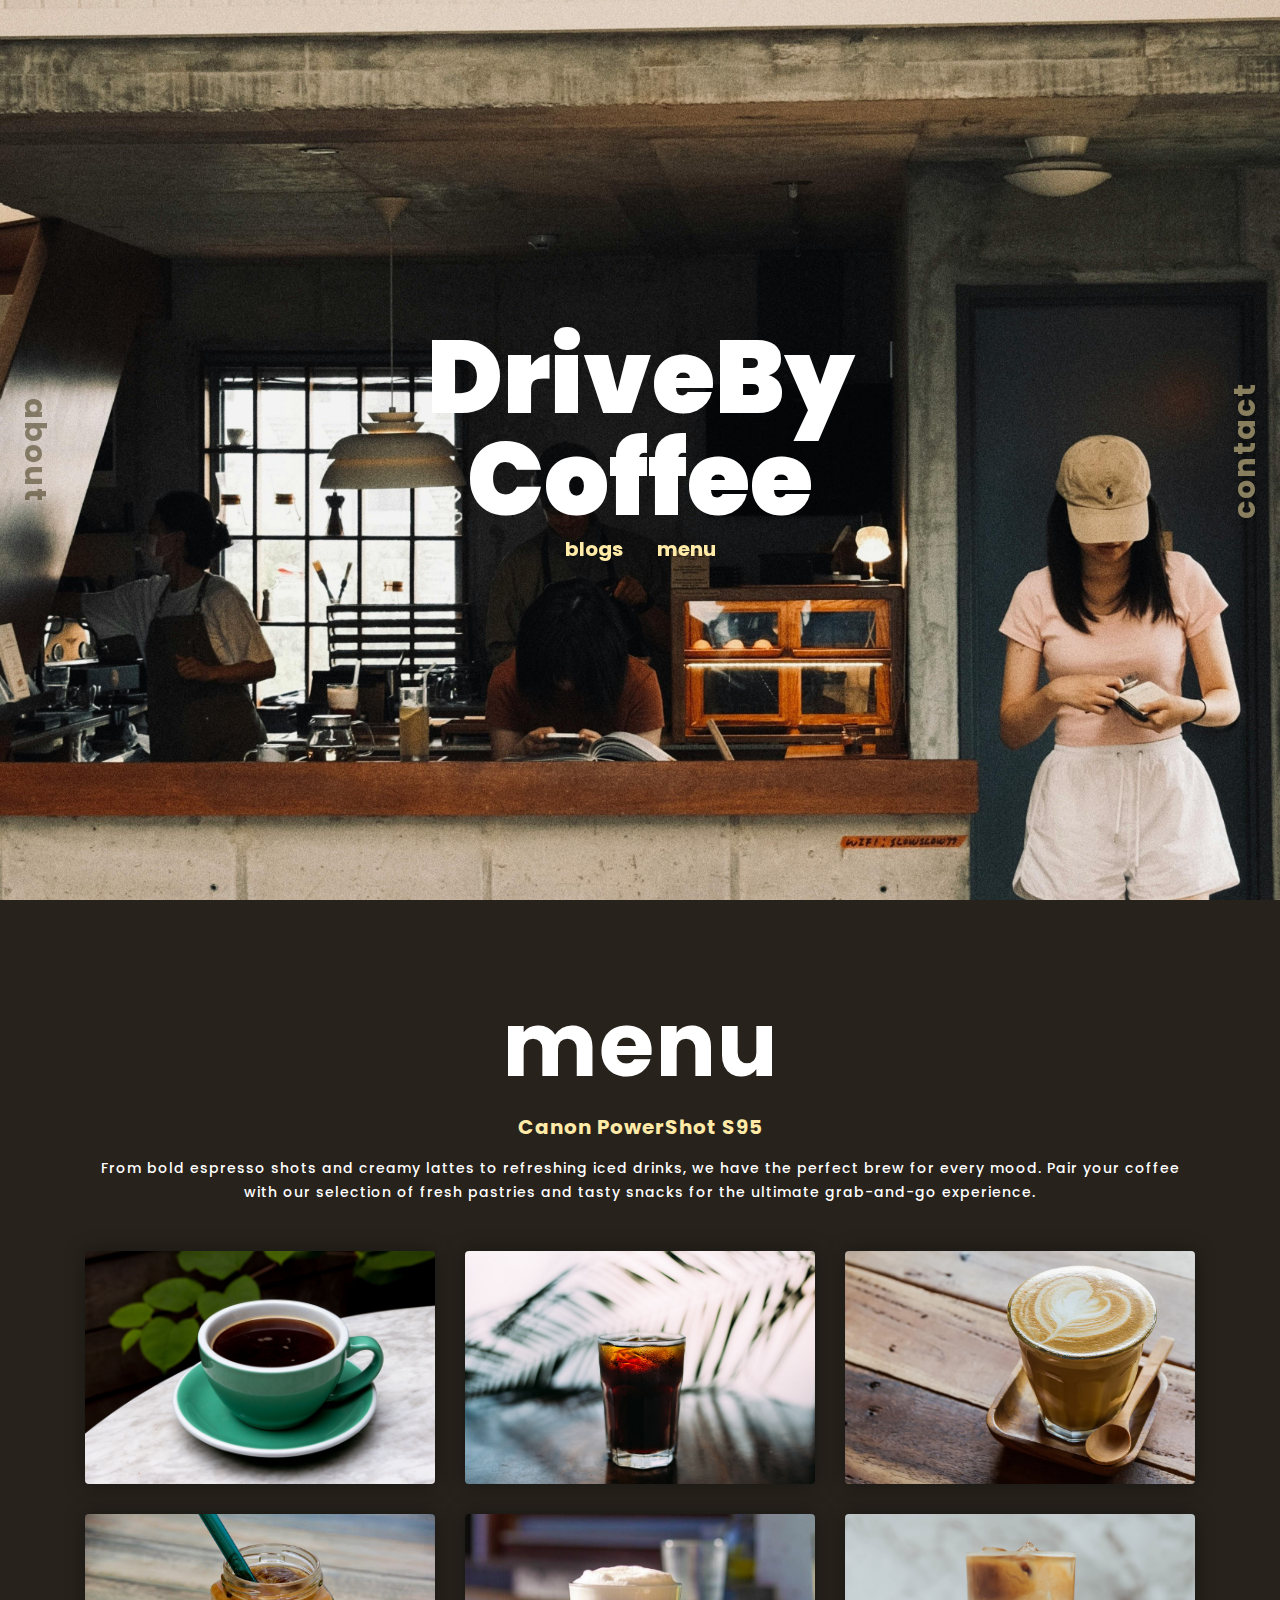
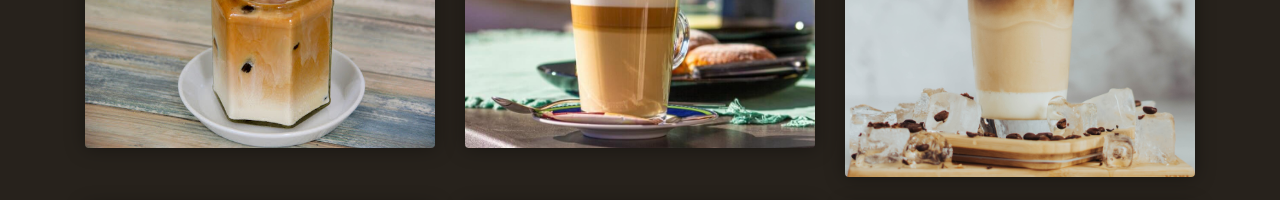
==== commit 351d17fd: "updated files" ====
--- a/blp/index.html
+++ b/blp/index.html
@@ -19,9 +19,8 @@
             </div>
             <div class="col-12 text-center">
               <p>
-                <span class="travel hover-target">blogs</span>
-                <span class="wildlife hover-target">menu</span>
-                <span class="nature hover-target">our staff</span>
+                <span class="blogs hover-target">blogs</span>
+                <span class="menu hover-target">menu</span>
               </p>
             </div>
           </div>
@@ -67,8 +66,8 @@
       </div>
     </div>
 
-    <div class="travel-section">
-      <div class="travel-close hover-target"></div>
+    <div class="blogs-section">
+      <div class="blogs-close hover-target"></div>
       <div class="container">
         <div class="row justify-content-center">
           <div class="col-12 text-center">
@@ -85,43 +84,43 @@
             </p>
           </div>
           <div class="col-md-6 col-lg-4">
-            <img src="morning.jpg" alt="morning coffee">
+            <img src="blogs/morning.jpg" alt="morning coffee">
             <p>Good morning from the DriveBy Coffee staff! Don't forget to stop by!</p>
           </div>
           <div class="col-md-6 col-lg-4">
-            <img src="dog.jpg" alt="pet friendly cafe">
+            <img src="blogs/dog.jpg" alt="pet friendly cafe">
             <p>We love to see our furry friends come to our cafe. Feel free to bring them with you!</p>
           </div>
           <div class="col-md-6 col-lg-4">
-            <img src="beans.jpg" alt="coffee beans">
+            <img src="blogs/beans.jpg" alt="coffee beans">
             <p>Come try our fresh coffee beans today!</p>
           </div>
           <div class="col-md-6 col-lg-4">
-            <img src="thanks.jpg" alt="welcome">
+            <img src="blogs/thanks.jpg" alt="welcome">
             <p>Another satisfied customer! You're welcome!</p>
           </div>
           <div class="col-md-6 col-lg-4">
-            <img src="van.jpg" alt="van">
+            <img src="blogs/van.jpg" alt="van">
             <p>Future plans?</p>
           </div>
           <div class="col-md-6 col-lg-4">
-            <img src="cat.jpg" alt="cat">
+            <img src="blogs/cat.jpg" alt="cat">
             <p>Our cafe is definitely cat approved.</p>
           </div>
           <div class="col-md-6 col-lg-4">
-            <img src="barista.jpg" alt="coffee">
+            <img src="blogs/barista.jpg" alt="coffee">
             <p>New barista in town!</p>
           </div>
           <div class="col-md-6 col-lg-4">
-            <img src="iced.jpg" alt="iced coffee">
+            <img src="blogs/iced.jpg" alt="iced coffee">
             <p>Iced coffee now available.</p>
           </div>
           <div class="col-md-6 col-lg-4">
-            <img src="friends.jpg" alt="friends">
+            <img src="blogs/friends.jpg" alt="friends">
             <p>Catch up with your friends with coffee!</p>
           </div>
           <div class="col-md-6 col-lg-4">
-            <img src="busy.jpg" alt="busy">
+            <img src="blogs/busy.jpg" alt="busy">
             <p>Busy day - Please come again!</p>
           </div>
         </div>
@@ -142,98 +141,40 @@
             <p> From bold espresso shots and creamy lattes to refreshing iced drinks, we have the perfect brew for every mood. Pair your coffee with our selection of fresh pastries and tasty snacks for the ultimate grab-and-go experience.</p>
           </div>
           <div class="col-md-6 col-lg-4">
-            <img src="https://assets.codepen.io/1462889/photo-p.jpg" alt="">
+            <img src="menu/americano.jpg" alt="americano">
           </div>
           <div class="col-md-6 col-lg-4">
-            <img src="https://assets.codepen.io/1462889/photo-p.jpg" alt="">
+            <img src="menu/iced-americano.avif" alt="">
           </div>
           <div class="col-md-6 col-lg-4">
-            <img src="https://assets.codepen.io/1462889/photo-p.jpg" alt="">
+            <img src="menu/cafe-latte.webp" alt="">
           </div>
           <div class="col-md-6 col-lg-4">
-            <img src="https://assets.codepen.io/1462889/photo-p.jpg" alt="">
+            <img src="menu/iced-cafe-latte.jpg" alt="">
           </div>
           <div class="col-md-6 col-lg-4">
-            <img src="https://assets.codepen.io/1462889/photo-p.jpg" alt="">
+            <img src="menu/spanish-latte.jpeg" alt="">
           </div>
           <div class="col-md-6 col-lg-4">
-            <img src="https://assets.codepen.io/1462889/photo-p.jpg" alt="">
+            <img src="menu/iced-spanish-latte.jpg" alt="">
           </div>
           <div class="col-md-6 col-lg-4">
-            <img src="https://assets.codepen.io/1462889/photo-p.jpg" alt="">
+            <img src="menu/choco-mocha.jpg" alt="">
           </div>
           <div class="col-md-6 col-lg-4">
-            <img src="https://assets.codepen.io/1462889/photo-p.jpg" alt="">
+            <img src="menu/iced-mocha.jpg" alt="">
           </div>
           <div class="col-md-6 col-lg-4">
-            <img src="https://assets.codepen.io/1462889/photo-p.jpg" alt="">
+            <img src="menu/caramel-latte.webp" alt="">
           </div>
           <div class="col-md-6 col-lg-4">
-            <img src="https://assets.codepen.io/1462889/photo-p.jpg" alt="">
+            <img src="menu/iced-caramel.webp" alt="">
           </div>
           <div class="col-md-6 col-lg-4">
-            <img src="https://assets.codepen.io/1462889/photo-p.jpg" alt="">
+            <img src="menu/espresso.jpg" alt="">
           </div>
           <div class="col-md-6 col-lg-4">
-            <img src="https://assets.codepen.io/1462889/photo-p.jpg" alt="">
-          </div>
-        </div>
-      </div>
-    </div>
-
-    <div class="nature-section">
-      <div class="nature-close hover-target"></div>
-      <div class="container">
-        <div class="row justify-content-center">
-          <div class="col-12 text-center">
-            <h3>nature</h3>
-          </div>
-          <div class="col-12 mt-3 text-center">
-            <p><span>Canon PowerShot S95</span></p>
-          </div>
-          <div class="col-12 text-center">
-            <p>
-              focal length: 22.5mm<br>
-              aperture: ƒ/5.6<br>
-              exposure time: 1/1000<br>
-              ISO: 80
-            </p>
-          </div>
-          <div class="col-md-6 col-lg-4">
-            <img src="https://assets.codepen.io/1462889/photo-p.jpg" alt="">
-          </div>
-          <div class="col-md-6 col-lg-4">
-            <img src="https://assets.codepen.io/1462889/photo-p.jpg" alt="">
-          </div>
-          <div class="col-md-6 col-lg-4">
-            <img src="https://assets.codepen.io/1462889/photo-p.jpg" alt="">
-          </div>
-          <div class="col-md-6 col-lg-4">
-            <img src="https://assets.codepen.io/1462889/photo-p.jpg" alt="">
-          </div>
-          <div class="col-md-6 col-lg-4">
-            <img src="https://assets.codepen.io/1462889/photo-p.jpg" alt="">
-          </div>
-          <div class="col-md-6 col-lg-4">
-            <img src="https://assets.codepen.io/1462889/photo-p.jpg" alt="">
-          </div>
-          <div class="col-md-6 col-lg-4">
-            <img src="https://assets.codepen.io/1462889/photo-p.jpg" alt="">
-          </div>
-          <div class="col-md-6 col-lg-4">
-            <img src="https://assets.codepen.io/1462889/photo-p.jpg" alt="">
-          </div>
-          <div class="col-md-6 col-lg-4">
-            <img src="https://assets.codepen.io/1462889/photo-p.jpg" alt="">
-          </div>
-          <div class="col-md-6 col-lg-4">
-            <img src="https://assets.codepen.io/1462889/photo-p.jpg" alt="">
-          </div>
-          <div class="col-md-6 col-lg-4">
-            <img src="https://assets.codepen.io/1462889/photo-p.jpg" alt="">
-          </div>
-          <div class="col-md-6 col-lg-4">
-            <img src="https://assets.codepen.io/1462889/photo-p.jpg" alt="">
+            <img src="menu/cappuccino.jpg" alt="">
           </div>
         </div>
       </div>
--- a/blp/styles.css
+++ b/blp/styles.css
@@ -150,21 +150,17 @@
    -webkit-transition-delay: 0ms;
    transition-delay: 0ms;
  }
- body.travel-on .hero-section {
+ body.blogs-on .hero-section {
    transform: rotateX(-10deg);
    -webkit-transition-delay: 0ms;
    transition-delay: 0ms;
  }
- body.wildlife-on .hero-section {
+ body.menu-on .hero-section {
    transform: rotateX(-10deg);
    -webkit-transition-delay: 0ms;
    transition-delay: 0ms;
  }
- body.nature-on .hero-section {
-   transform: rotateX(-10deg);
-   -webkit-transition-delay: 0ms;
-   transition-delay: 0ms;
- }
+
  .about-text {
      position: absolute;
    font-size: 30px;
@@ -341,9 +337,8 @@
    }
  }
 
- .travel-section,
- .menu-section,
- .nature-section {
+ .blogs-section,
+ .menu-section {
      position: fixed;
    top: 100%;
    left: 0;
@@ -353,14 +348,14 @@
    display: block;
    overflow-x: hidden;
    overflow-y: auto;
-   background-color: #102770;
+   background-color: #27221c;
    -webkit-transition: all 300ms linear;
    transition: all 300ms linear;
    z-index: 10;
  }
- .travel-close,
- .menu-close,
- .nature-close {
+
+ .blogs-close,
+ .menu-close {
      position: absolute;
    top: 20px;
    right: 20px;
@@ -377,12 +372,11 @@
    cursor: pointer;
    z-index: 11;
  }
- .travel-close:hover,
- .menu-close:hover,
- .nature-close:hover {
+ .blogs-close:hover,
+ .menu-close:hover {
      transform: rotate(90deg);
  }
- body.travel-on .travel-section {
+ body.blogs-on .blogs-section {
    top: 0;
    -webkit-transition-delay: 400ms;
    transition-delay: 400ms;
@@ -392,14 +386,9 @@
    -webkit-transition-delay: 400ms;
    transition-delay: 400ms;
  }
- body.nature-on .nature-section {
-   top: 0;
-   -webkit-transition-delay: 400ms;
-   transition-delay: 400ms;
- }
- .travel-section img,
- .menu-section img,
- .nature-section img {
+
+ .blogs-section img,
+ .menu-section img {
    margin-top: 30px;
      width: 100%;
    height: auto;
@@ -407,26 +396,23 @@
    border-radius: 4px;
    box-shadow: 0 0 20px rgba(0,0,0,0.4);
  }
- .travel-section h3,
- .menu-section h3,
- .nature-section h3 {
+ .blogs-section h3,
+ .menu-section h3 {
    font-size: 7vw;
    line-height: 1;
    font-weight: 700;
    letter-spacing: 1px;
    color: #fff;
  }
- .travel-section p,
- .menu-section p,
- .nature-section p {
+ .blogs-section p,
+ .menu-section p {
    font-size: 14px;
    line-height: 1.7;
    letter-spacing: 1px;
    font-weight: 500;
  }
- .travel-section p span,
- .menu-section p span,
- .nature-section p span {
+ .blogs-section p span,
+ .menu-section p span {
    font-size: 20px;
    line-height: 1.3;
    font-weight: 700;
@@ -469,9 +455,8 @@
      margin-left: 10px;
      margin-right: 10px;
    }
-   .travel-section h3,
-   .menu-section h3,
-   .nature-section h3 {
+   .blogs-section h3,
+   .menu-section h3 {
      font-size: 13vw;
    }
  }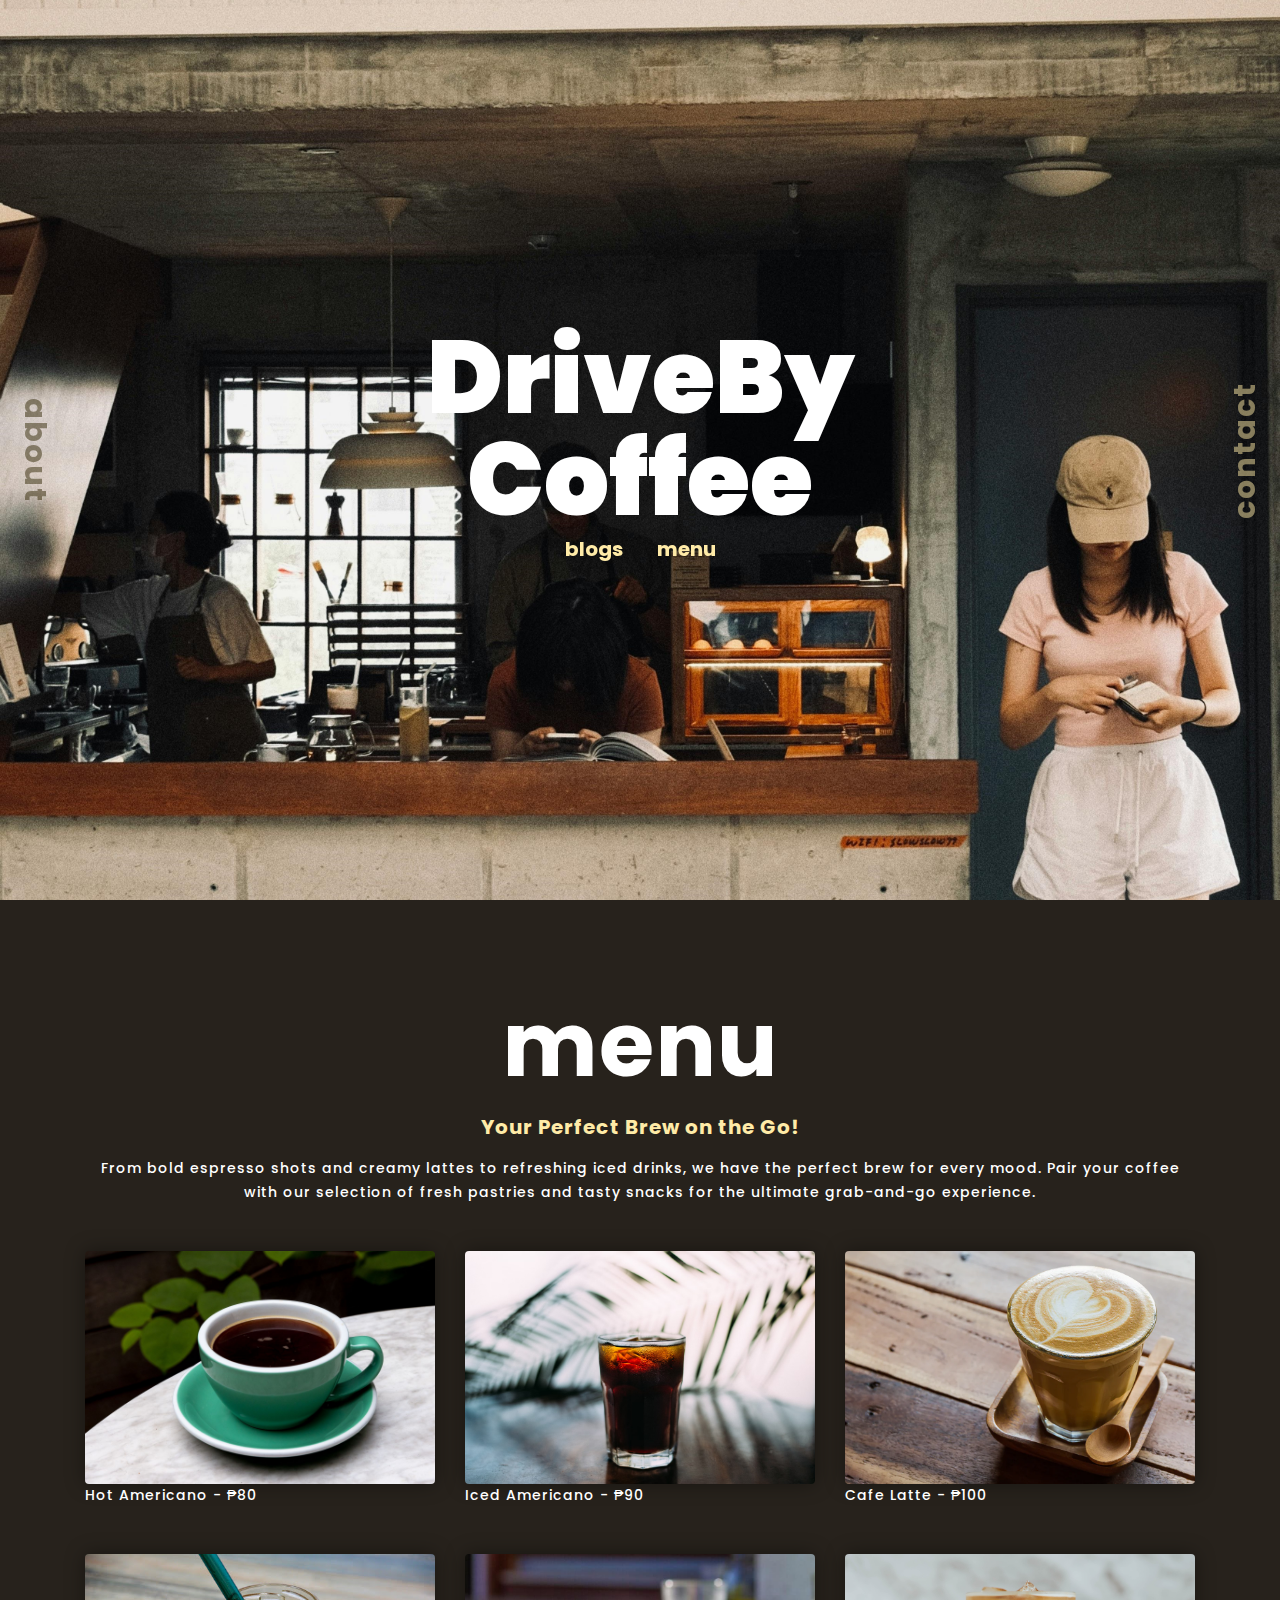
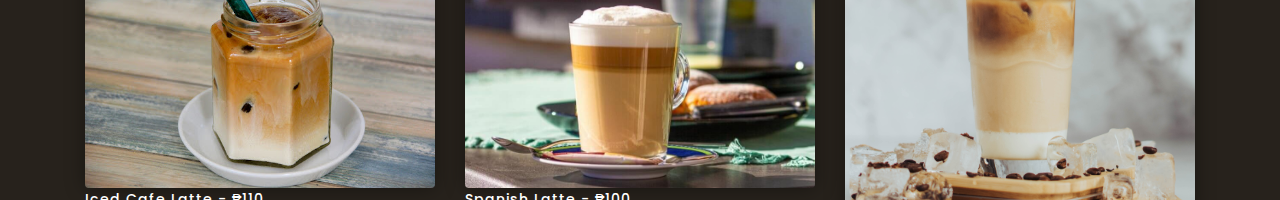
==== commit d28f269e: "plus 50 pts :)" ====
--- a/blp/index.html
+++ b/blp/index.html
@@ -41,7 +41,7 @@
                 Swing by DriveBy Coffee – where speed meets quality in every cup! </p>
             </div>
             <div class="col-12 text-center">
-              <p class="mb-0"><span>Your Perfect Brew on the Go! | Open 8am-9pm</span></p>
+              <p class="mb-0"><span>Open Mondays - Saturdays | 8am - 9pm</span></p>
             </div>
           </div>
         </div>
@@ -54,7 +54,7 @@
         <div class="container">
           <div class="row justify-content-center">
             <div class="col-12 text-center">
-              <a href="#" class="hover-target">drivebycoffee.com</a>
+              <a href="#" class="hover-target">drivebycoffee@gmail.com</a>
             </div>
             <div class="col-12 text-center social mt-4">
               <a href="#" class="hover-target">instagram</a>
@@ -84,15 +84,15 @@
             </p>
           </div>
           <div class="col-md-6 col-lg-4">
-            <img src="blogs/morning.jpg" alt="morning coffee">
+            <img src="blogs/morning.jpg" alt="morning-coffee">
             <p>Good morning from the DriveBy Coffee staff! Don't forget to stop by!</p>
           </div>
           <div class="col-md-6 col-lg-4">
-            <img src="blogs/dog.jpg" alt="pet friendly cafe">
+            <img src="blogs/dog.jpg" alt="pet-friendly-cafe">
             <p>We love to see our furry friends come to our cafe. Feel free to bring them with you!</p>
           </div>
           <div class="col-md-6 col-lg-4">
-            <img src="blogs/beans.jpg" alt="coffee beans">
+            <img src="blogs/beans.jpg" alt="coffee-beans">
             <p>Come try our fresh coffee beans today!</p>
           </div>
           <div class="col-md-6 col-lg-4">
@@ -112,7 +112,7 @@
             <p>New barista in town!</p>
           </div>
           <div class="col-md-6 col-lg-4">
-            <img src="blogs/iced.jpg" alt="iced coffee">
+            <img src="blogs/iced.jpg" alt="iced-coffee">
             <p>Iced coffee now available.</p>
           </div>
           <div class="col-md-6 col-lg-4">
@@ -135,46 +135,58 @@
             <h3>menu</h3>
           </div>
           <div class="col-12 mt-3 text-center">
-            <p><span>Canon PowerShot S95</span></p>
+            <p><span>Your Perfect Brew on the Go!</span></p>
           </div>
           <div class="col-12 text-center">
             <p> From bold espresso shots and creamy lattes to refreshing iced drinks, we have the perfect brew for every mood. Pair your coffee with our selection of fresh pastries and tasty snacks for the ultimate grab-and-go experience.</p>
           </div>
           <div class="col-md-6 col-lg-4">
             <img src="menu/americano.jpg" alt="americano">
-          </div>
-          <div class="col-md-6 col-lg-4">
-            <img src="menu/iced-americano.avif" alt="">
-          </div>
-          <div class="col-md-6 col-lg-4">
-            <img src="menu/cafe-latte.webp" alt="">
-          </div>
-          <div class="col-md-6 col-lg-4">
-            <img src="menu/iced-cafe-latte.jpg" alt="">
-          </div>
-          <div class="col-md-6 col-lg-4">
-            <img src="menu/spanish-latte.jpeg" alt="">
-          </div>
-          <div class="col-md-6 col-lg-4">
-            <img src="menu/iced-spanish-latte.jpg" alt="">
-          </div>
-          <div class="col-md-6 col-lg-4">
-            <img src="menu/choco-mocha.jpg" alt="">
-          </div>
-          <div class="col-md-6 col-lg-4">
-            <img src="menu/iced-mocha.jpg" alt="">
-          </div>
-          <div class="col-md-6 col-lg-4">
-            <img src="menu/caramel-latte.webp" alt="">
-          </div>
-          <div class="col-md-6 col-lg-4">
-            <img src="menu/iced-caramel.webp" alt="">
-          </div>
-          <div class="col-md-6 col-lg-4">
-            <img src="menu/espresso.jpg" alt="">
-          </div>
-          <div class="col-md-6 col-lg-4">
-            <img src="menu/cappuccino.jpg" alt="">
+            <p>Hot Americano - ₱80</p>
+          </div>
+          <div class="col-md-6 col-lg-4">
+            <img src="menu/iced-americano.avif" alt="iced-americano">
+            <p>Iced Americano - ₱90</p>
+          </div>
+          <div class="col-md-6 col-lg-4">
+            <img src="menu/cafe-latte.webp" alt="cafe-latte">
+            <p>Cafe Latte - ₱100</p>
+          </div>
+          <div class="col-md-6 col-lg-4">
+            <img src="menu/iced-cafe-latte.jpg" alt="iced-cafe-latte">
+            <p>Iced Cafe Latte - ₱110</p>
+          </div>
+          <div class="col-md-6 col-lg-4">
+            <img src="menu/spanish-latte.jpeg" alt="spanish-latte">
+            <p>Spanish Latte - ₱100</p>
+          </div>
+          <div class="col-md-6 col-lg-4">
+            <img src="menu/iced-spanish-latte.jpg" alt="iced-spanish-latte">
+            <p>Iced Spanish Latte - ₱110</p>
+          </div>
+          <div class="col-md-6 col-lg-4">
+            <img src="menu/choco-mocha.jpg" alt="chocolate-mocha">
+            <p>Chocolate Mocha - ₱120</p>
+          </div>
+          <div class="col-md-6 col-lg-4">
+            <img src="menu/iced-mocha.jpg" alt="iced-choco-mocha">
+            <p>Iced Chocolae Mocha - ₱130</p>
+          </div>
+          <div class="col-md-6 col-lg-4">
+            <img src="menu/caramel-latte.webp" alt="caramel-latte">
+            <p>Caramel Latte - ₱120</p>
+          </div>
+          <div class="col-md-6 col-lg-4">
+            <img src="menu/iced-caramel.webp" alt="iced-caramel-latte">
+            <p>Iced Caramel Latte - ₱130</p>
+          </div>
+          <div class="col-md-6 col-lg-4">
+            <img src="menu/espresso.jpg" alt="espresso">
+            <p>Espresso - ₱80</p>
+          </div>
+          <div class="col-md-6 col-lg-4">
+            <img src="menu/cappuccino.jpg" alt="cappuccino">
+            <p>Cappuccino - ₱100</p>
           </div>
         </div>
       </div>
@@ -187,4 +199,4 @@
     <script src='https://cdnjs.cloudflare.com/ajax/libs/jquery/3.3.1/jquery.min.js'></script>
     <script src="script.js"></script>
   </body>
-</html>+</html>
